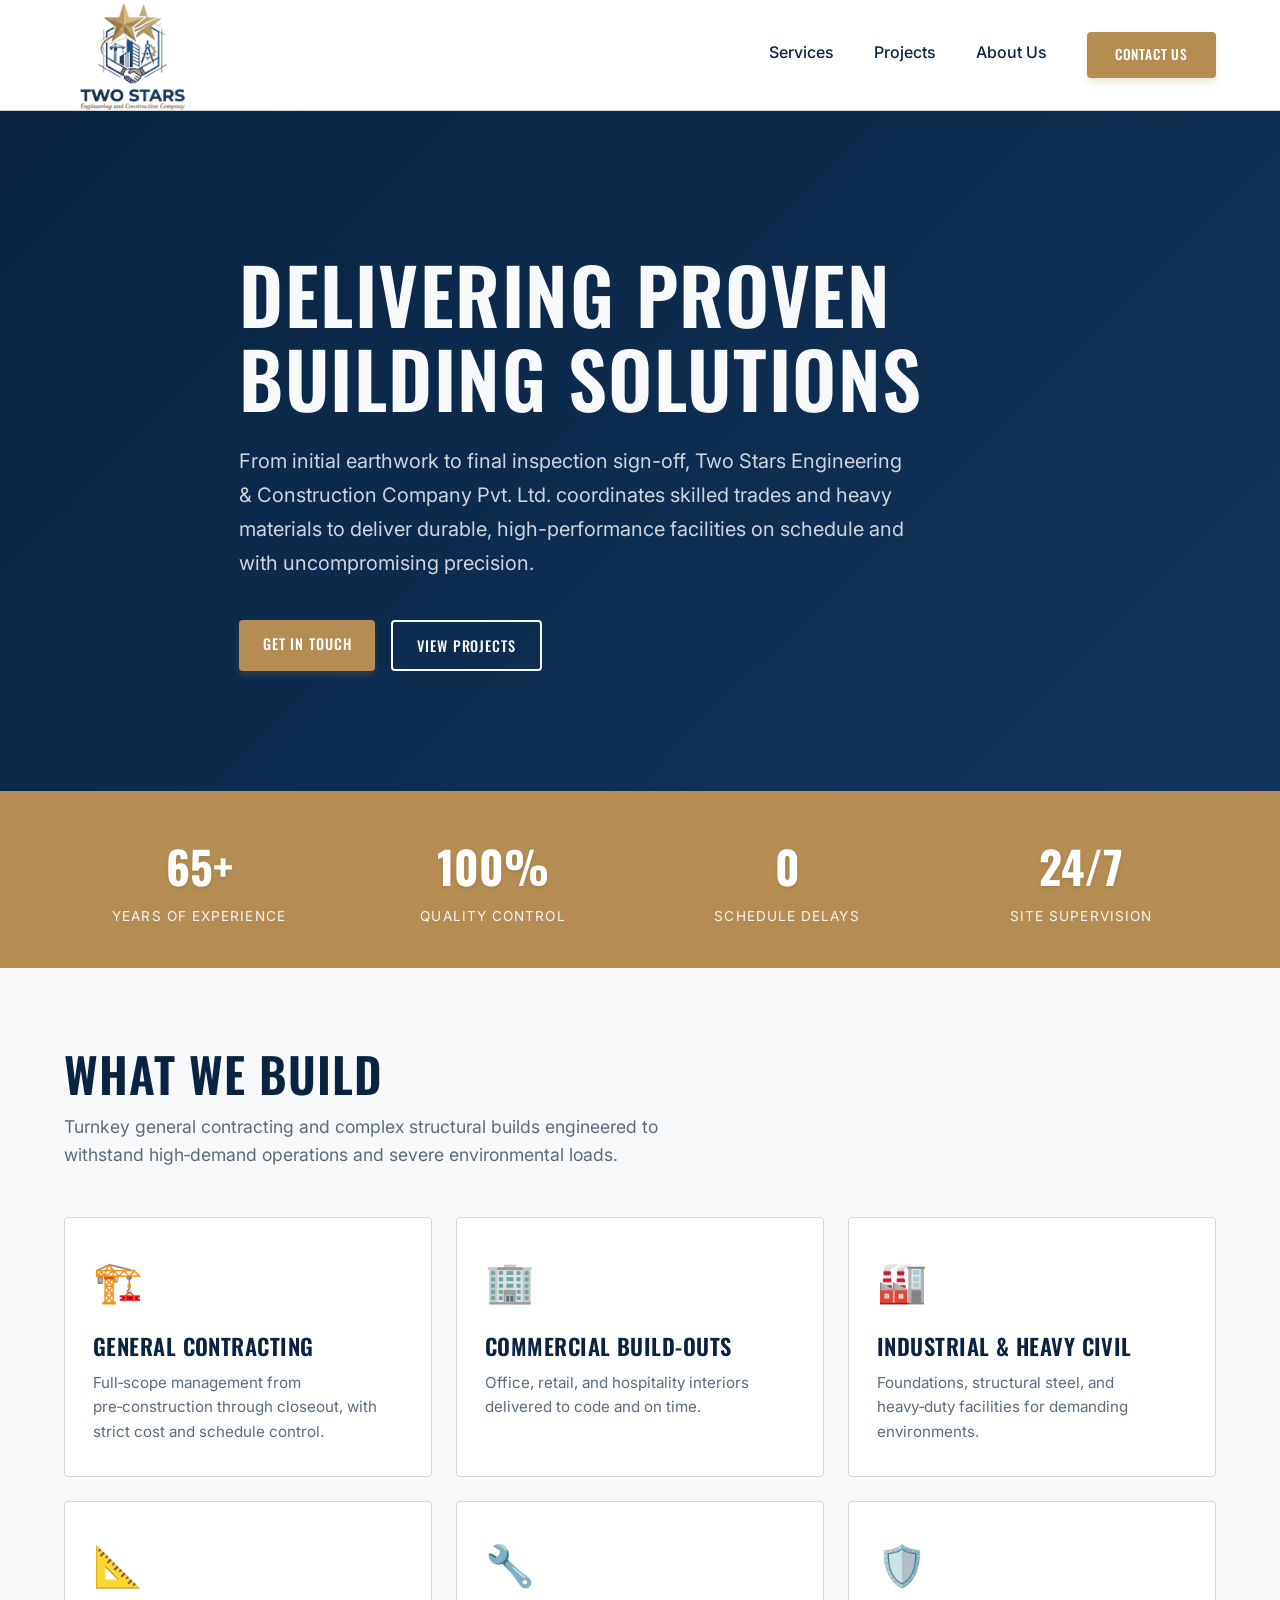
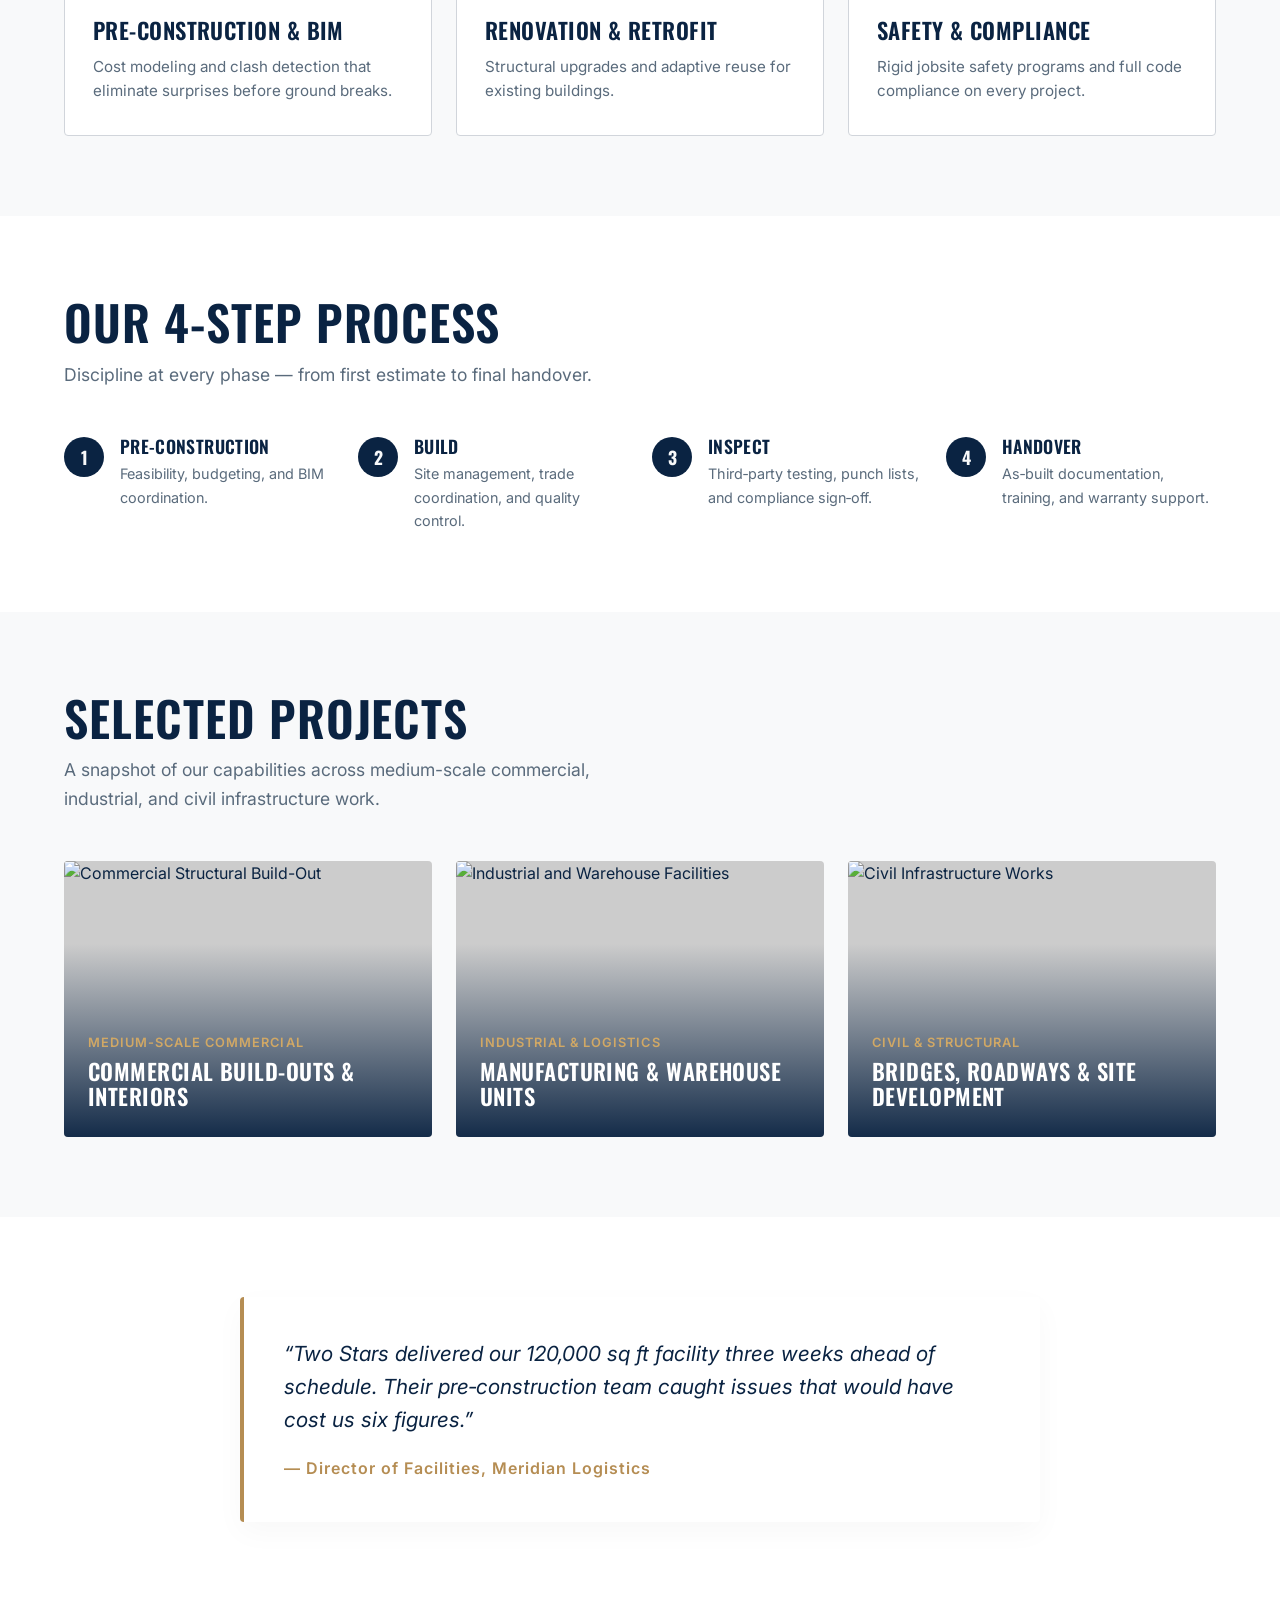
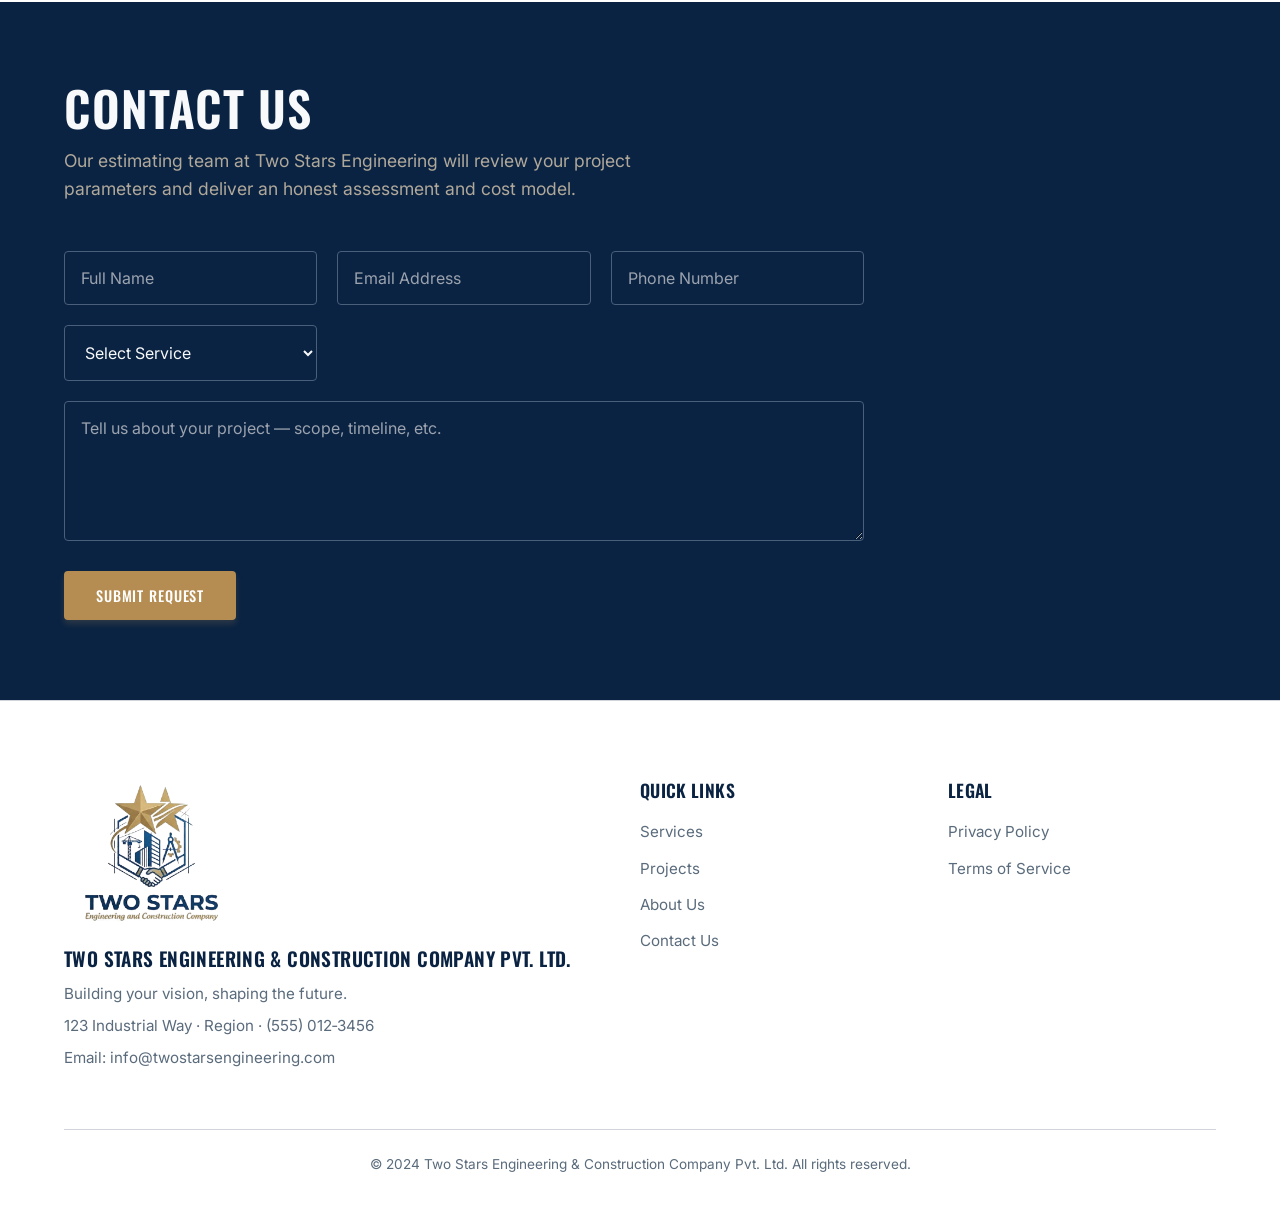
==== index.html @ 5d6ca6f1 "version  0.1" ====
<!DOCTYPE html>
<html lang="en">
<head>
  <meta charset="UTF-8" />
  <meta name="viewport" content="width=device-width, initial-scale=1.0" />
  <title>Two Stars Engineering & Construction Company Pvt. Ltd.</title>
  <link rel="preconnect" href="https://fonts.googleapis.com" />
  <link rel="preconnect" href="https://fonts.gstatic.com" crossorigin />
  <link href="https://fonts.googleapis.com/css2?family=Oswald:wght@400;500;600;700&family=Inter:wght@300;400;500;600&display=swap" rel="stylesheet" />
  
  <style>
    /* ---------- Design tokens ---------- */
    :root {
      --cream: #f8f9fa;
      --charcoal: #0A2342; /* Deep Navy from logo */
      --rust: #b58d53;     /* Gold from logo */
      --rust-light: #d1a865;
      --gray: #5a6b7c;
      --border: #d1d5db;
      --font-display: 'Oswald', sans-serif;
      --font-body: 'Inter', sans-serif;
      --max-width: 1200px;
      --radius: 4px;
    }

    /* Smooth scrolling and offset for sticky navbar */
    html {
      scroll-behavior: smooth;
      scroll-padding-top: 130px; 
    }

    * { margin: 0; padding: 0; box-sizing: border-box; }

    body {
      font-family: var(--font-body);
      background: var(--cream);
      color: var(--charcoal);
      line-height: 1.6;
      overflow-x: hidden;
    }

    h1, h2, h3, h4 {
      font-family: var(--font-display);
      font-weight: 600;
      line-height: 1.1;
      text-transform: uppercase;
      letter-spacing: 0.02em;
    }

    a { text-decoration: none; color: inherit; }
    .container { max-width: var(--max-width); margin: 0 auto; padding: 0 24px; }
    .section { padding: 80px 0; }

    /* ---------- Global Button Hover Effects ---------- */
    .btn {
      display: inline-block;
      padding: 12px 24px;
      font-family: var(--font-display);
      font-size: 0.9rem;
      font-weight: 500;
      letter-spacing: 0.06em;
      text-transform: uppercase;
      border-radius: var(--radius);
      transition: all 0.3s cubic-bezier(0.25, 0.8, 0.25, 1);
      cursor: pointer;
      border: none;
      position: relative;
      overflow: hidden;
      z-index: 1;
    }
    .btn-primary { 
      background: var(--rust); 
      color: #fff; 
      box-shadow: 0 4px 6px rgba(181, 141, 83, 0.2);
    }
    .btn-primary:hover { 
      background: var(--rust-light); 
      transform: translateY(-3px);
      box-shadow: 0 8px 15px rgba(181, 141, 83, 0.4);
    }
    .btn-primary:disabled {
      background: var(--gray);
      cursor: not-allowed;
      transform: none;
    }
    .btn-outline { 
      border: 2px solid var(--charcoal); 
      color: var(--charcoal); 
      background: transparent;
    }
    .btn-outline:hover { 
      background: var(--charcoal); 
      color: var(--cream); 
      transform: translateY(-3px);
      box-shadow: 0 8px 15px rgba(10, 35, 66, 0.2);
    }

    /* ---------- Navbar ---------- */
    .navbar {
      background: rgba(255, 255, 255, 0.95);
      backdrop-filter: blur(10px);
      border-bottom: 1px solid var(--border);
      position: sticky;
      top: 0;
      z-index: 1000;
      padding: 0; 
    }
    .nav-container {
      display: flex;
      justify-content: space-between;
      align-items: center;
      min-height: 110px; 
    }
    .nav-logo img {
      height: 110px; 
      width: auto;
      display: block;
      transition: transform 0.3s ease;
    }
    .nav-logo:hover img {
      transform: scale(1.02);
    }
    .nav-links {
      display: flex;
      align-items: center;
      gap: 40px;
    }
    .nav-links a:not(.btn) {
      font-weight: 500;
      font-size: 1rem;
      position: relative;
      padding-bottom: 4px;
      transition: color 0.3s ease;
    }
    .nav-links a:not(.btn)::after {
      content: '';
      position: absolute;
      width: 0;
      height: 2px;
      bottom: 0;
      left: 0;
      background-color: var(--rust);
      transition: width 0.3s ease;
    }
    .nav-links a:not(.btn):hover {
      color: var(--rust);
    }
    .nav-links a:not(.btn):hover::after {
      width: 100%;
    }
    .nav-btn { padding: 12px 28px; font-size: 0.85rem; }

    /* ---------- Hero Animations ---------- */
    @keyframes fadeInUp {
      from { opacity: 0; transform: translateY(30px); }
      to { opacity: 1; transform: translateY(0); }
    }

    .hero {
      background: linear-gradient(135deg, var(--charcoal) 0%, #11345c 100%);
      color: var(--cream);
      padding: 140px 0 120px;
      position: relative;
      overflow: hidden;
    }
    .hero::after {
      content: '';
      position: absolute;
      right: -10%;
      top: -20%;
      width: 800px;
      height: 800px;
      background: url('https://images.unsplash.com/photo-1504307651254-35680f356dfd?w=800&q=80') center/cover;
      opacity: 0.05;
      border-radius: 50%;
      animation: pulseBg 10s infinite alternate;
    }
    @keyframes pulseBg {
      0% { transform: scale(1); opacity: 0.05; }
      100% { transform: scale(1.1); opacity: 0.1; }
    }
    
    .hero .container { position: relative; z-index: 1; max-width: 850px; }
    
    .hero h1 { 
      font-size: clamp(2.8rem, 6vw, 5rem); 
      margin-bottom: 24px; 
      opacity: 0;
      animation: fadeInUp 0.8s cubic-bezier(0.2, 0.8, 0.2, 1) forwards;
    }
    .hero p { 
      font-size: 1.25rem; 
      max-width: 680px; 
      margin-bottom: 40px; 
      color: #d1d5db; 
      line-height: 1.7;
      opacity: 0;
      animation: fadeInUp 0.8s cubic-bezier(0.2, 0.8, 0.2, 1) 0.2s forwards;
    }
    .hero-buttons { 
      display: flex; 
      gap: 16px; 
      flex-wrap: wrap;
      opacity: 0;
      animation: fadeInUp 0.8s cubic-bezier(0.2, 0.8, 0.2, 1) 0.4s forwards;
    }

    /* ---------- Stats bar ---------- */
    .stats { background: var(--rust); color: #fff; }
    .stats-grid {
      display: grid;
      grid-template-columns: repeat(auto-fit, minmax(180px, 1fr));
      gap: 24px;
      padding: 40px 0;
    }
    .stat-item { text-align: center; transition: transform 0.3s ease; }
    .stat-item:hover { transform: scale(1.05); }
    .stat-number { font-family: var(--font-display); font-size: 2.8rem; font-weight: 700; display: block; text-shadow: 0 2px 4px rgba(0,0,0,0.1);}
    .stat-label { font-size: 0.85rem; text-transform: uppercase; letter-spacing: 0.08em; opacity: 0.9; }

    /* ---------- Section headings ---------- */
    .section-head { margin-bottom: 48px; }
    .section-head h2 { font-size: clamp(2rem, 4vw, 3rem); margin-bottom: 12px; color: var(--charcoal); }
    .section-head p { color: var(--gray); max-width: 600px; font-size: 1.1rem;}

    /* ---------- Services grid ---------- */
    .services-grid {
      display: grid;
      grid-template-columns: repeat(auto-fit, minmax(280px, 1fr));
      gap: 24px;
    }
    .service-card {
      background: #fff;
      border: 1px solid var(--border);
      border-radius: var(--radius);
      padding: 32px 28px;
      transition: all 0.3s ease;
      position: relative;
      overflow: hidden;
      z-index: 1;
    }
    .service-card::before {
      content: '';
      position: absolute;
      top: 0; left: 0; width: 100%; height: 4px;
      background: var(--rust);
      transform: scaleX(0);
      transform-origin: left;
      transition: transform 0.3s ease;
      z-index: -1;
    }
    .service-card:hover { 
      transform: translateY(-8px); 
      box-shadow: 0 15px 35px rgba(10,35,66,0.08); 
      border-color: transparent;
    }
    .service-card:hover::before { transform: scaleX(1); }
    .service-icon { font-size: 2.5rem; margin-bottom: 20px; display: block; transition: transform 0.3s ease;}
    .service-card:hover .service-icon { transform: scale(1.15) rotate(5deg); }
    .service-card h3 { font-size: 1.4rem; margin-bottom: 12px; }
    .service-card p { font-size: 0.95rem; color: var(--gray); }

    /* ---------- Process steps ---------- */
    .process-grid {
      display: grid;
      grid-template-columns: repeat(auto-fit, minmax(200px, 1fr));
      gap: 24px;
      counter-reset: step;
    }
    .process-step { position: relative; padding-left: 56px; transition: transform 0.3s ease;}
    .process-step:hover { transform: translateX(5px); }
    .process-step::before {
      counter-increment: step;
      content: counter(step);
      position: absolute;
      left: 0; top: 0;
      width: 40px; height: 40px;
      background: var(--charcoal);
      color: var(--cream);
      border-radius: 50%;
      display: flex; align-items: center; justify-content: center;
      font-family: var(--font-display);
      font-weight: 700;
      font-size: 1.1rem;
      transition: background 0.3s ease, transform 0.3s ease;
    }
    .process-step:hover::before {
      background: var(--rust);
      transform: scale(1.1) rotate(360deg);
    }
    .process-step h4 { font-size: 1.1rem; margin-bottom: 6px; }
    .process-step p { font-size: 0.9rem; color: var(--gray); }

    /* ---------- Projects ---------- */
    .projects-grid {
      display: grid;
      grid-template-columns: repeat(auto-fit, minmax(300px, 1fr));
      gap: 24px;
    }
    /* Changed from anchor to div, removed cursor pointer */
    .project-card {
      position: relative;
      border-radius: var(--radius);
      overflow: hidden;
      aspect-ratio: 4/3;
      background: #ccc;
      transition: box-shadow 0.3s ease;
    }
    .project-card:hover { box-shadow: 0 15px 30px rgba(10,35,66,0.2); }
    .project-card img { width: 100%; height: 100%; object-fit: cover; display: block; transition: transform 0.6s cubic-bezier(0.25, 0.8, 0.25, 1); }
    .project-card:hover img { transform: scale(1.1); }
    .project-overlay {
      position: absolute; inset: 0;
      background: linear-gradient(to top, rgba(10,35,66,0.95) 0%, transparent 70%);
      display: flex; flex-direction: column; justify-content: flex-end;
      padding: 24px; color: #fff;
      transition: background 0.3s ease;
    }
    .project-card:hover .project-overlay { background: linear-gradient(to top, rgba(181, 141, 83, 0.95) 0%, transparent 70%); }
    .project-overlay h3 { font-size: 1.4rem; transition: transform 0.3s ease; margin-bottom: 4px;}
    .project-card:hover .project-overlay h3 { transform: translateY(-5px); }
    
    /* Project Scope Tag */
    .project-scope {
      font-size: 0.8rem;
      font-weight: 600;
      text-transform: uppercase;
      letter-spacing: 0.08em;
      color: var(--rust-light);
      transition: color 0.3s ease, transform 0.3s ease;
      margin-bottom: 6px;
      display: block;
    }
    .project-card:hover .project-scope {
      color: #fff;
      transform: translateY(-5px);
    }

    /* ---------- Testimonials ---------- */
    .testimonial-block {
      background: #fff;
      border-left: 4px solid var(--rust);
      padding: 40px;
      border-radius: var(--radius);
      max-width: 800px;
      margin: 0 auto;
      box-shadow: 0 10px 30px rgba(0,0,0,0.03);
      transition: transform 0.3s ease, box-shadow 0.3s ease;
    }
    .testimonial-block:hover { transform: translateY(-5px); box-shadow: 0 15px 40px rgba(0,0,0,0.08); }
    .testimonial-block blockquote { font-size: 1.3rem; font-style: italic; margin-bottom: 20px; color: var(--charcoal); line-height: 1.6; }
    .testimonial-block cite { font-style: normal; font-weight: 600; color: var(--rust); letter-spacing: 1px;}

    /* ---------- Contact form ---------- */
    .quote-section { background: var(--charcoal); color: var(--cream); }
    .quote-form {
      display: grid;
      grid-template-columns: repeat(auto-fit, minmax(200px, 1fr));
      gap: 20px;
      max-width: 800px;
    }
    .quote-form input, .quote-form textarea, .quote-form select {
      width: 100%;
      padding: 16px;
      background: transparent;
      border: 1px solid #4a5f7a;
      border-radius: var(--radius);
      color: var(--cream);
      font-family: var(--font-body);
      font-size: 1rem;
      transition: border-color 0.3s ease, background 0.3s ease;
    }
    .quote-form input:focus, .quote-form textarea:focus, .quote-form select:focus {
      outline: none;
      border-color: var(--rust);
      background: rgba(255,255,255,0.05);
    }
    .quote-form input::placeholder, .quote-form textarea::placeholder { color: #9ca3af; }
    .quote-form textarea { grid-column: 1 / -1; min-height: 140px; resize: vertical; }
    .quote-form .btn { grid-column: 1 / -1; justify-self: start; margin-top: 10px; padding: 14px 32px;}

    /* ---------- Footer ---------- */
    .footer { padding: 80px 0 30px; background: #fff; border-top: 1px solid var(--border); font-size: 0.95rem; color: var(--gray); }
    .footer-grid { display: grid; grid-template-columns: 2fr 1fr 1fr; gap: 40px; margin-bottom: 50px; }
    .footer-brand img { height: 140px; margin-bottom: 20px; transition: filter 0.3s ease; }
    .footer-brand img:hover { filter: brightness(0.8); }
    .footer-brand h4 { color: var(--charcoal); font-size: 1.2rem; margin-bottom: 12px; }
    .footer-brand p { margin-bottom: 8px; }
    .footer-links h4 { color: var(--charcoal); font-size: 1.1rem; margin-bottom: 20px; }
    .footer-links ul { list-style: none; }
    .footer-links li { margin-bottom: 12px; }
    .footer-links a { transition: color 0.3s ease, padding-left 0.3s ease; display: inline-block; }
    .footer-links a:hover { color: var(--rust); padding-left: 5px; }
    .footer-bottom { text-align: center; padding-top: 24px; border-top: 1px solid var(--border); font-size: 0.85rem; }

    /* ---------- Success Modal ---------- */
    .modal {
      display: none; 
      position: fixed;
      z-index: 2000;
      left: 0;
      top: 0;
      width: 100%;
      height: 100%;
      background-color: rgba(10, 35, 66, 0.85); 
      backdrop-filter: blur(5px);
      align-items: center;
      justify-content: center;
    }
    .modal.show { display: flex; }
    
    @keyframes modalPop {
      0% { transform: scale(0.8); opacity: 0; }
      100% { transform: scale(1); opacity: 1; }
    }
    
    .modal-content {
      background: #fff;
      padding: 50px 40px;
      border-radius: var(--radius);
      text-align: center;
      max-width: 450px;
      width: 90%;
      position: relative;
      box-shadow: 0 25px 50px rgba(0,0,0,0.3);
      animation: modalPop 0.4s cubic-bezier(0.175, 0.885, 0.32, 1.275) forwards;
      border-top: 5px solid var(--rust);
    }
    
    .close-btn {
      position: absolute;
      top: 15px;
      right: 20px;
      font-size: 1.8rem;
      cursor: pointer;
      color: var(--gray);
      transition: color 0.2s;
    }
    .close-btn:hover { color: var(--charcoal); }
    
    .modal-icon {
      width: 80px;
      height: 80px;
      background: #e8f5e9;
      color: #4CAF50;
      border-radius: 50%;
      display: flex;
      align-items: center;
      justify-content: center;
      font-size: 3rem;
      margin: 0 auto 20px auto;
      font-weight: bold;
    }
    
    .modal-content h2 { color: var(--charcoal); margin-bottom: 12px; font-size: 1.8rem;}
    .modal-content p { color: var(--gray); margin-bottom: 30px; font-size: 1.05rem;}

    /* ---------- Scroll to Top Button ---------- */
    #scrollTopBtn {
      position: fixed;
      bottom: 30px;
      right: 30px;
      width: 50px;
      height: 50px;
      background-color: var(--rust);
      color: #fff;
      border: none;
      border-radius: 50%;
      font-size: 1.5rem;
      cursor: pointer;
      display: flex;
      align-items: center;
      justify-content: center;
      box-shadow: 0 4px 15px rgba(0,0,0,0.2);
      transition: all 0.3s cubic-bezier(0.25, 0.8, 0.25, 1);
      opacity: 0;
      visibility: hidden;
      z-index: 999;
    }
    #scrollTopBtn.show {
      opacity: 1;
      visibility: visible;
    }
    #scrollTopBtn:hover {
      background-color: var(--charcoal);
      transform: translateY(-5px);
      box-shadow: 0 6px 20px rgba(0,0,0,0.3);
    }

    /* ---------- Responsive ---------- */
    @media (max-width: 900px) {
      html { scroll-padding-top: 100px; } 
      .nav-container { min-height: 80px; }
      .nav-logo img { height: 80px; }
      .nav-links { display: none; }
      .footer-grid { grid-template-columns: 1fr; gap: 30px; }
    }
    @media (max-width: 640px) {
      .hero { padding: 100px 0 80px; }
      .section { padding: 60px 0; }
      .stats-grid { padding: 30px 0; }
      .footer-brand img { height: 110px; }
      .hero h1 { font-size: 2.5rem; }
      .hero p { font-size: 1.1rem; }
      .modal-content { padding: 40px 20px; }
      #scrollTopBtn { bottom: 20px; right: 20px; width: 45px; height: 45px; font-size: 1.3rem; }
    }
  </style>
</head>
<body>

  <!-- ========== NAVBAR ========== -->
  <header class="navbar">
    <div class="container nav-container">
      <a href="#" class="nav-logo">
        <img src="logo.png" alt="Two Stars Engineering and Construction Company Logo" />
      </a>
      <nav class="nav-links">
        <a href="#services">Services</a>
        <a href="#projects">Projects</a>
        <a href="#about">About Us</a>
        <a href="#contact" class="btn btn-primary nav-btn">Contact Us</a>
      </nav>
    </div>
  </header>

  <!-- ========== HERO ========== -->
  <section class="hero">
    <div class="container">
      <h1>Delivering Proven Building Solutions</h1>
      <p>From initial earthwork to final inspection sign-off, Two Stars Engineering & Construction Company Pvt. Ltd. coordinates skilled trades and heavy materials to deliver durable, high-performance facilities on schedule and with uncompromising precision.</p>
      <div class="hero-buttons">
        <a href="#contact" class="btn btn-primary">Get In Touch</a>
        <a href="#projects" class="btn btn-outline" style="border-color: var(--cream); color: var(--cream);">View Projects</a>
      </div>
    </div>
  </section>

  <!-- ========== STATS BAR ========== -->
  <section class="stats">
    <div class="container">
      <div class="stats-grid">
        <div class="stat-item"><span class="stat-number">65+</span><span class="stat-label">Years of Experience</span></div>
        <div class="stat-item"><span class="stat-number">100%</span><span class="stat-label">Quality Control</span></div>
        <div class="stat-item"><span class="stat-number">0</span><span class="stat-label">Schedule Delays</span></div>
        <div class="stat-item"><span class="stat-number">24/7</span><span class="stat-label">Site Supervision</span></div>
      </div>
    </div>
  </section>

  <!-- ========== SERVICES ========== -->
  <section class="section" id="services">
    <div class="container">
      <div class="section-head">
        <h2>What We Build</h2>
        <p>Turnkey general contracting and complex structural builds engineered to withstand high‑demand operations and severe environmental loads.</p>
      </div>
      <div class="services-grid">
        <div class="service-card"><span class="service-icon">🏗️</span><h3>General Contracting</h3><p>Full‑scope management from pre‑construction through closeout, with strict cost and schedule control.</p></div>
        <div class="service-card"><span class="service-icon">🏢</span><h3>Commercial Build‑Outs</h3><p>Office, retail, and hospitality interiors delivered to code and on time.</p></div>
        <div class="service-card"><span class="service-icon">🏭</span><h3>Industrial & Heavy Civil</h3><p>Foundations, structural steel, and heavy‑duty facilities for demanding environments.</p></div>
        <div class="service-card"><span class="service-icon">📐</span><h3>Pre‑Construction & BIM</h3><p>Cost modeling and clash detection that eliminate surprises before ground breaks.</p></div>
        <div class="service-card"><span class="service-icon">🔧</span><h3>Renovation & Retrofit</h3><p>Structural upgrades and adaptive reuse for existing buildings.</p></div>
        <div class="service-card"><span class="service-icon">🛡️</span><h3>Safety & Compliance</h3><p>Rigid jobsite safety programs and full code compliance on every project.</p></div>
      </div>
    </div>
  </section>

  <!-- ========== 4‑STEP PROCESS ========== -->
  <section class="section" style="background: #fff;" id="about">
    <div class="container">
      <div class="section-head">
        <h2>Our 4‑Step Process</h2>
        <p>Discipline at every phase — from first estimate to final handover.</p>
      </div>
      <div class="process-grid">
        <div class="process-step"><h4>Pre‑Construction</h4><p>Feasibility, budgeting, and BIM coordination.</p></div>
        <div class="process-step"><h4>Build</h4><p>Site management, trade coordination, and quality control.</p></div>
        <div class="process-step"><h4>Inspect</h4><p>Third‑party testing, punch lists, and compliance sign‑off.</p></div>
        <div class="process-step"><h4>Handover</h4><p>As‑built documentation, training, and warranty support.</p></div>
      </div>
    </div>
  </section>

  <!-- ========== PROJECTS (NO LINKS) ========== -->
  <section class="section" id="projects">
    <div class="container">
      <div class="section-head">
        <h2>Selected Projects</h2>
        <p>A snapshot of our capabilities across medium-scale commercial, industrial, and civil infrastructure work.</p>
      </div>
      <div class="projects-grid">
        
        <!-- Project 1: Commercial Scope (Changed to div) -->
        <div class="project-card">
          <img src="https://images.unsplash.com/photo-1486406146926-c627a92ad1ab?w=800&q=80" alt="Commercial Structural Build-Out" />
          <div class="project-overlay">
            <span class="project-scope">Medium-Scale Commercial</span>
            <h3>Commercial Build-Outs & Interiors</h3>
          </div>
        </div>

        <!-- Project 2: Industrial Scope (Changed to div) -->
        <div class="project-card">
          <img src="https://images.unsplash.com/photo-1587293852726-70cdb56c2866?w=800&q=80" alt="Industrial and Warehouse Facilities" />
          <div class="project-overlay">
            <span class="project-scope">Industrial & Logistics</span>
            <h3>Manufacturing & Warehouse Units</h3>
          </div>
        </div>

        <!-- Project 3: Civil Infrastructure Scope (Changed to div) -->
        <div class="project-card">
          <img src="https://images.unsplash.com/photo-1541976590-713941681591?w=800&q=80" alt="Civil Infrastructure Works" />
          <div class="project-overlay">
            <span class="project-scope">Civil & Structural</span>
            <h3>Bridges, Roadways & Site Development</h3>
          </div>
        </div>

      </div>
    </div>
  </section>

  <!-- ========== TESTIMONIAL ========== -->
  <section class="section" style="background: #fff;">
    <div class="container">
      <div class="testimonial-block">
        <blockquote>“Two Stars delivered our 120,000 sq ft facility three weeks ahead of schedule. Their pre‑construction team caught issues that would have cost us six figures.”</blockquote>
        <cite>— Director of Facilities, Meridian Logistics</cite>
      </div>
    </div>
  </section>

  <!-- ========== CONTACT FORM ========== -->
  <section class="section quote-section" id="contact">
    <div class="container">
      <div class="section-head">
        <h2 style="color: var(--cream);">Contact Us</h2>
        <p style="color: #b0a89a;">Our estimating team at Two Stars Engineering will review your project parameters and deliver an honest assessment and cost model.</p>
      </div>
      
      <!-- Added action, method, and hidden inputs as a fallback -->
      <form id="contactForm" class="quote-form" action="https://formsubmit.co/aabdullahzeeshan77@gmail.com" method="POST">
        <input type="hidden" name="_subject" value="New Contact Form Submission from Two Stars Website">
        <input type="hidden" name="_captcha" value="false">
        <input type="hidden" name="_template" value="table">
        <input type="hidden" name="_next" value="?success=true">

        <input type="text" name="name" placeholder="Full Name" required />
        <input type="email" name="email" placeholder="Email Address" required />
        <input type="tel" name="phone" placeholder="Phone Number" />
        <select name="service">
          <option value="">Select Service</option>
          <option>General Contracting</option>
          <option>Commercial Build‑Out</option>
          <option>Industrial / Heavy Civil</option>
          <option>Pre‑Construction</option>
          <option>Renovation</option>
        </select>
        <textarea name="message" placeholder="Tell us about your project — scope, timeline, etc." required></textarea>
        <button type="submit" class="btn btn-primary" id="submitBtn">Submit Request</button>
      </form>
    </div>
  </section>

  <!-- ========== FOOTER ========== -->
  <footer class="footer">
    <div class="container">
      <div class="footer-grid">
        
        <div class="footer-brand">
          <img src="logo.png" alt="Two Stars Engineering and Construction Company Logo" />
          <h4>Two Stars Engineering & Construction Company Pvt. Ltd.</h4>
          <p>Building your vision, shaping the future.</p>
          <p>123 Industrial Way · Region · (555) 012‑3456</p>
          <p>Email: info@twostarsengineering.com</p>
        </div>

        <div class="footer-links">
          <h4>Quick Links</h4>
          <ul>
            <li><a href="#services">Services</a></li>
            <li><a href="#projects">Projects</a></li>
            <li><a href="#about">About Us</a></li>
            <li><a href="#contact">Contact Us</a></li>
          </ul>
        </div>

        <div class="footer-links">
          <h4>Legal</h4>
          <ul>
            <li><a href="./privacy-policy.html">Privacy Policy</a></li>
            <li><a href="./terms-of-service.html">Terms of Service</a></li>
          </ul>
        </div>

      </div>
      
      <div class="footer-bottom">
        <p>&copy; 2024 Two Stars Engineering & Construction Company Pvt. Ltd. All rights reserved.</p>
      </div>
    </div>
  </footer>

  <!-- ========== SCROLL TO TOP BUTTON ========== -->
  <button id="scrollTopBtn" title="Go to top">
    <svg width="24" height="24" viewBox="0 0 24 24" fill="none" stroke="currentColor" stroke-width="2" stroke-linecap="round" stroke-linejoin="round">
      <path d="M12 19V5M5 12l7-7 7 7"/>
    </svg>
  </button>

  <!-- ========== SUCCESS MODAL ========== -->
  <div id="successModal" class="modal">
    <div class="modal-content">
      <span class="close-btn" onclick="closeModal()">&times;</span>
      <div class="modal-icon">✓</div>
      <h2>Message Sent!</h2>
      <p>Thank you for contacting Two Stars Engineering. Your message has been successfully delivered. We will get back to you shortly.</p>
      <button class="btn btn-primary" onclick="closeModal()">Close</button>
    </div>
  </div>

  <!-- ========== JAVASCRIPT ========== -->
  <script>
    /* --- Contact Form Logic --- */
    const form = document.getElementById('contactForm');
    const submitBtn = document.getElementById('submitBtn');
    const modal = document.getElementById('successModal');

    form.addEventListener('submit', function(e) {
      e.preventDefault(); 
      
      const originalBtnText = submitBtn.innerText;
      submitBtn.innerText = 'Sending...';
      submitBtn.disabled = true;

      const formData = new FormData(form);
      const object = Object.fromEntries(formData);
      const json = JSON.stringify(object);

      // Fetch request to FormSubmit AJAX endpoint
      fetch('https://formsubmit.co/ajax/aabdullahzeeshan77@gmail.com', {
          method: "POST",
          headers: { 
              'Content-Type': 'application/json',
              'Accept': 'application/json'
          },
          body: json
      })
      .then(async (res) => {
          const data = await res.json();
          if (res.ok) {
              form.reset();
              modal.classList.add('show');
          } else {
              console.error("FormSubmit Error:", data);
              alert("There was an issue sending your message. Check the console for details.");
          }
      })
      .catch(error => {
          console.error("Network Error:", error);
          alert("Network error. Please check your internet connection and try again.");
      })
      .finally(() => {
          submitBtn.innerText = originalBtnText;
          submitBtn.disabled = false;
      });
    });

    function closeModal() {
      modal.classList.remove('show');
    }

    window.onclick = function(event) {
      if (event.target == modal) {
        closeModal();
      }
    }

    /* --- Scroll to Top Button Logic --- */
    const scrollTopBtn = document.getElementById("scrollTopBtn");

    window.onscroll = function() {
      if (document.body.scrollTop > 300 || document.documentElement.scrollTop > 300) {
        scrollTopBtn.classList.add("show");
      } else {
        scrollTopBtn.classList.remove("show");
      }
    };

    scrollTopBtn.addEventListener("click", function() {
      window.scrollTo({
        top: 0,
        behavior: "smooth"
      });
    });
  </script>

</body>
</html>
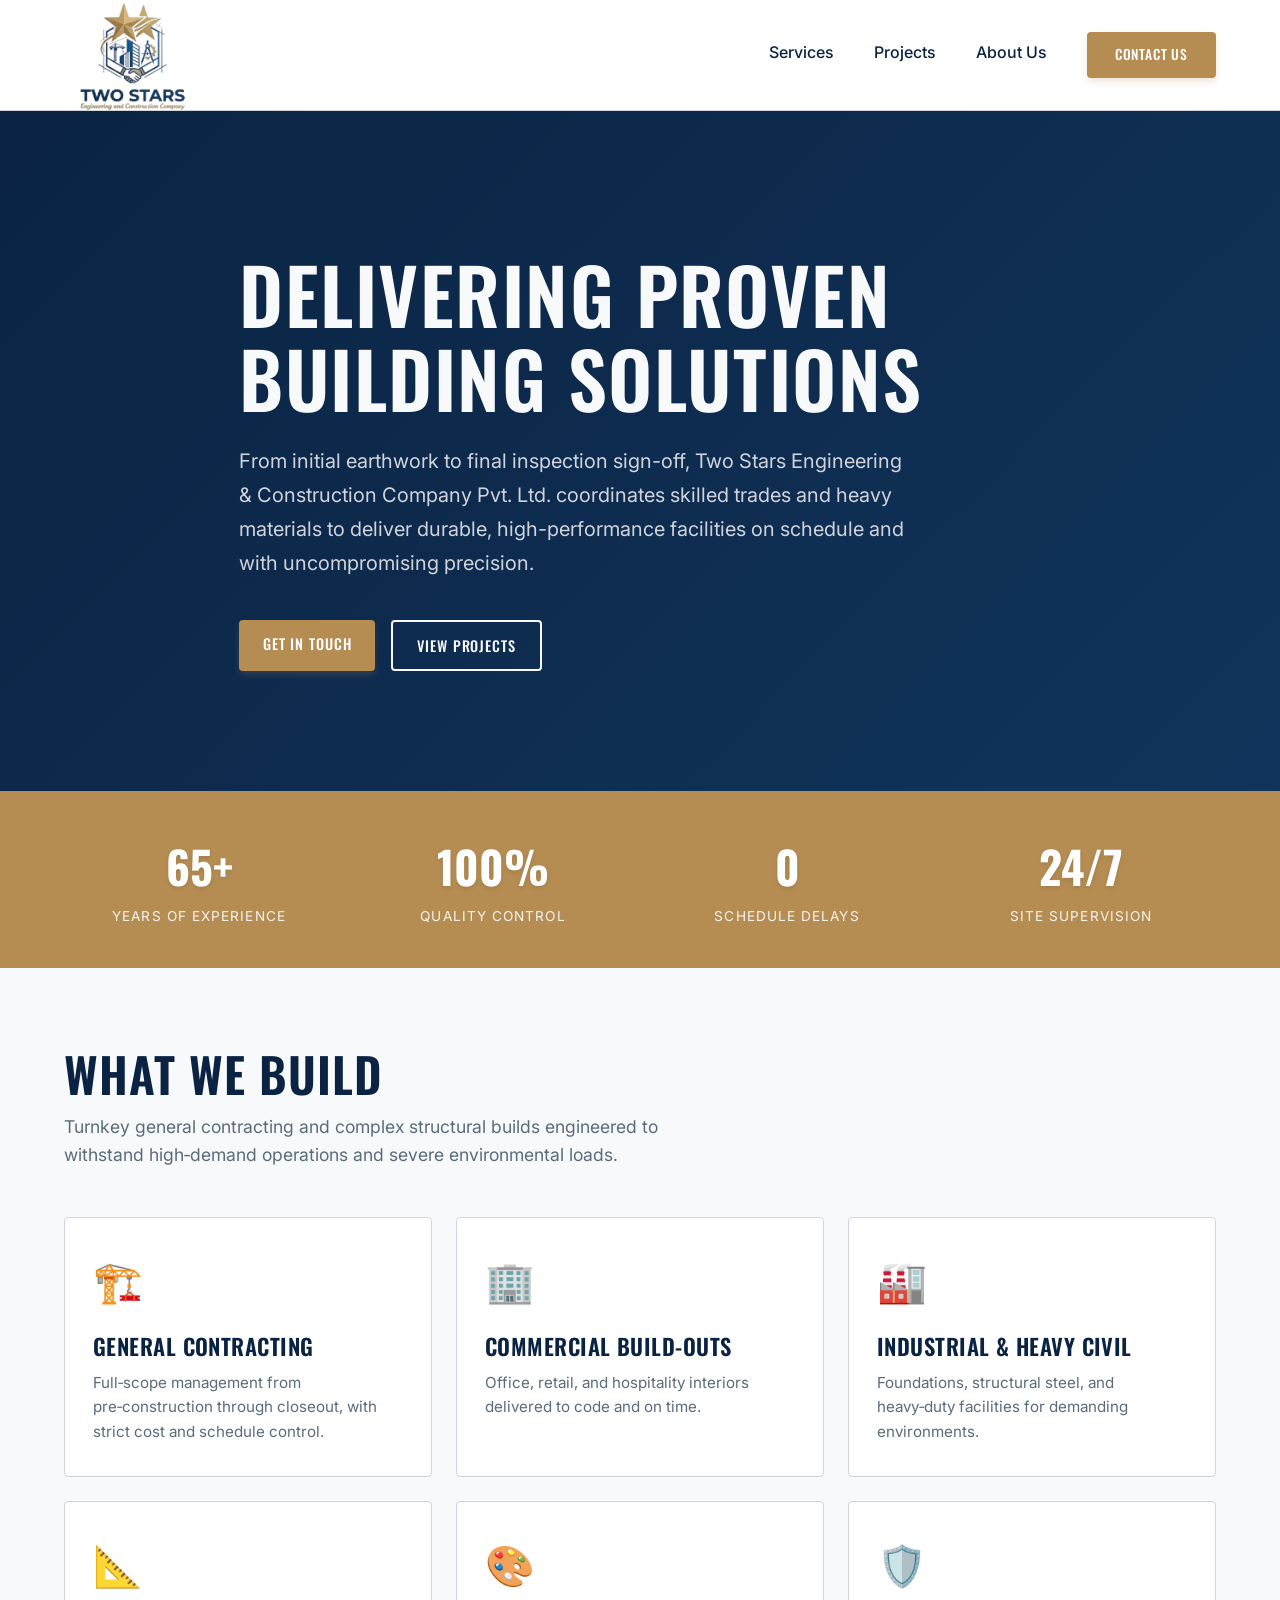
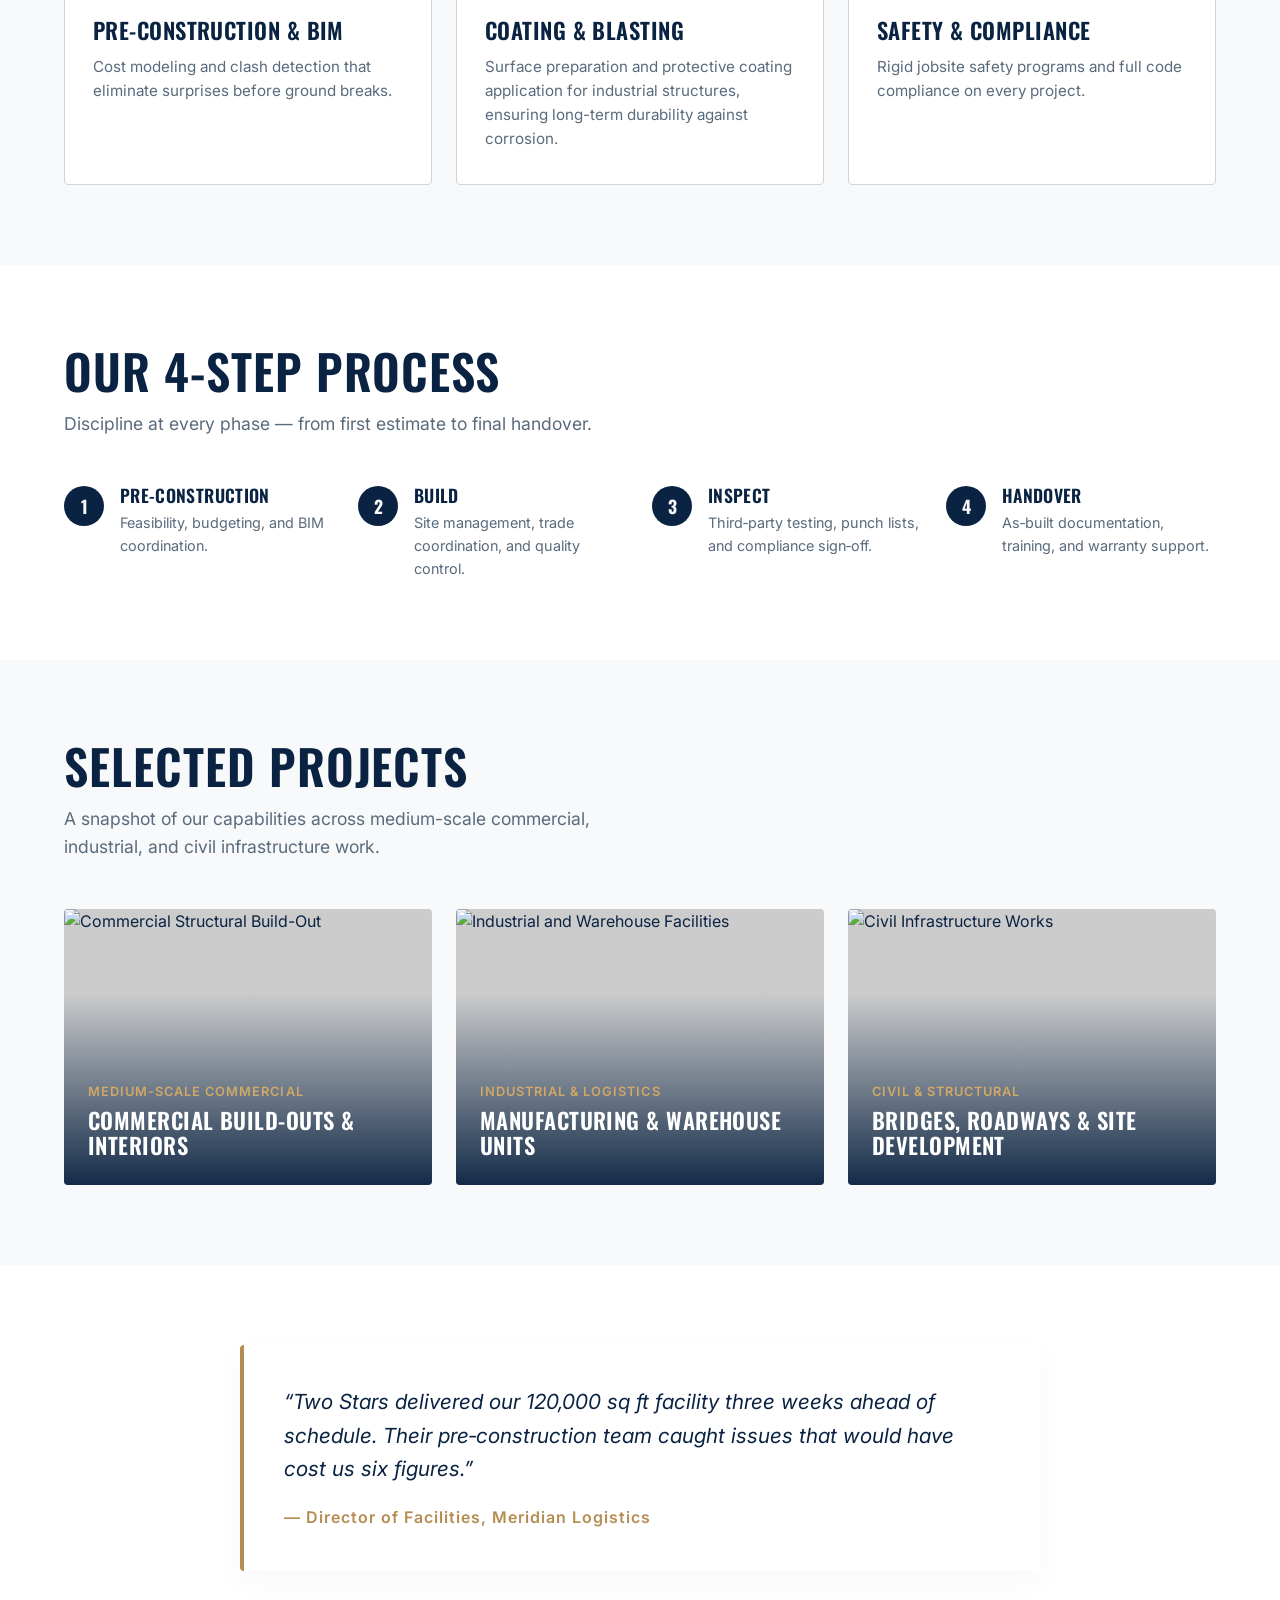
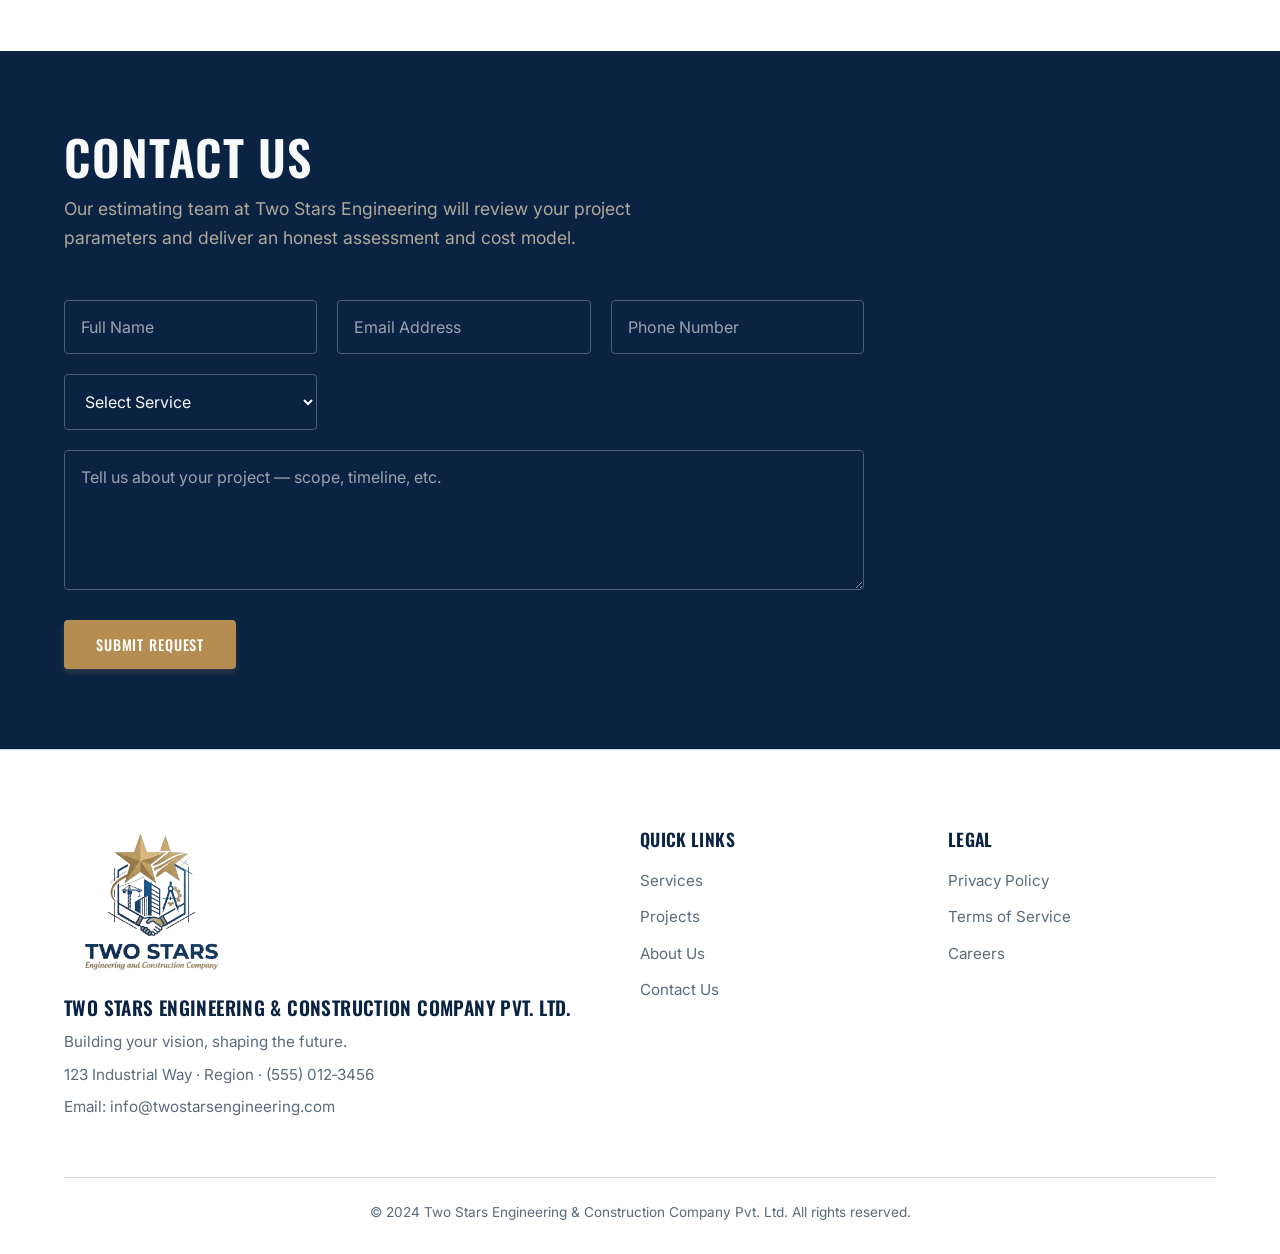
==== commit 60152202: "version  0.1" ====
--- a/index.html
+++ b/index.html
@@ -297,7 +297,6 @@
       grid-template-columns: repeat(auto-fit, minmax(300px, 1fr));
       gap: 24px;
     }
-    /* Changed from anchor to div, removed cursor pointer */
     .project-card {
       position: relative;
       border-radius: var(--radius);
@@ -560,7 +559,7 @@
         <div class="service-card"><span class="service-icon">🏢</span><h3>Commercial Build‑Outs</h3><p>Office, retail, and hospitality interiors delivered to code and on time.</p></div>
         <div class="service-card"><span class="service-icon">🏭</span><h3>Industrial & Heavy Civil</h3><p>Foundations, structural steel, and heavy‑duty facilities for demanding environments.</p></div>
         <div class="service-card"><span class="service-icon">📐</span><h3>Pre‑Construction & BIM</h3><p>Cost modeling and clash detection that eliminate surprises before ground breaks.</p></div>
-        <div class="service-card"><span class="service-icon">🔧</span><h3>Renovation & Retrofit</h3><p>Structural upgrades and adaptive reuse for existing buildings.</p></div>
+        <div class="service-card"><span class="service-icon">🎨</span><h3>Coating & Blasting</h3><p>Surface preparation and protective coating application for industrial structures, ensuring long-term durability against corrosion.</p></div>
         <div class="service-card"><span class="service-icon">🛡️</span><h3>Safety & Compliance</h3><p>Rigid jobsite safety programs and full code compliance on every project.</p></div>
       </div>
     </div>
@@ -582,7 +581,7 @@
     </div>
   </section>
 
-  <!-- ========== PROJECTS (NO LINKS) ========== -->
+  <!-- ========== PROJECTS ========== -->
   <section class="section" id="projects">
     <div class="container">
       <div class="section-head">
@@ -591,7 +590,6 @@
       </div>
       <div class="projects-grid">
         
-        <!-- Project 1: Commercial Scope (Changed to div) -->
         <div class="project-card">
           <img src="https://images.unsplash.com/photo-1486406146926-c627a92ad1ab?w=800&q=80" alt="Commercial Structural Build-Out" />
           <div class="project-overlay">
@@ -600,7 +598,6 @@
           </div>
         </div>
 
-        <!-- Project 2: Industrial Scope (Changed to div) -->
         <div class="project-card">
           <img src="https://images.unsplash.com/photo-1587293852726-70cdb56c2866?w=800&q=80" alt="Industrial and Warehouse Facilities" />
           <div class="project-overlay">
@@ -609,7 +606,6 @@
           </div>
         </div>
 
-        <!-- Project 3: Civil Infrastructure Scope (Changed to div) -->
         <div class="project-card">
           <img src="https://images.unsplash.com/photo-1541976590-713941681591?w=800&q=80" alt="Civil Infrastructure Works" />
           <div class="project-overlay">
@@ -640,27 +636,32 @@
         <p style="color: #b0a89a;">Our estimating team at Two Stars Engineering will review your project parameters and deliver an honest assessment and cost model.</p>
       </div>
       
-      <!-- Added action, method, and hidden inputs as a fallback -->
-      <form id="contactForm" class="quote-form" action="https://formsubmit.co/aabdullahzeeshan77@gmail.com" method="POST">
+      <!-- Form uses target="hidden_iframe" to bypass CORS and prevent page reload -->
+      <form id="contactForm" class="quote-form" action="https://formsubmit.co/aabdullahzeeshan77@gmail.com" method="POST" target="hidden_iframe">
         <input type="hidden" name="_subject" value="New Contact Form Submission from Two Stars Website">
         <input type="hidden" name="_captcha" value="false">
         <input type="hidden" name="_template" value="table">
-        <input type="hidden" name="_next" value="?success=true">
-
+        
         <input type="text" name="name" placeholder="Full Name" required />
         <input type="email" name="email" placeholder="Email Address" required />
         <input type="tel" name="phone" placeholder="Phone Number" />
+        
         <select name="service">
           <option value="">Select Service</option>
           <option>General Contracting</option>
           <option>Commercial Build‑Out</option>
           <option>Industrial / Heavy Civil</option>
           <option>Pre‑Construction</option>
-          <option>Renovation</option>
+          <option>Coating & Blasting</option>
         </select>
+        
         <textarea name="message" placeholder="Tell us about your project — scope, timeline, etc." required></textarea>
         <button type="submit" class="btn btn-primary" id="submitBtn">Submit Request</button>
       </form>
+
+      <!-- The hidden iframe that catches the form submission response -->
+      <iframe name="hidden_iframe" id="hidden_iframe" style="display:none;"></iframe>
+
     </div>
   </section>
 
@@ -690,8 +691,9 @@
         <div class="footer-links">
           <h4>Legal</h4>
           <ul>
-            <li><a href="./privacy-policy.html">Privacy Policy</a></li>
-            <li><a href="./terms-of-service.html">Terms of Service</a></li>
+            <li><a href="privacy-policy.html">Privacy Policy</a></li>
+            <li><a href="terms-of-service.html">Terms of Service</a></li>
+            <li><a href="#">Careers</a></li>
           </ul>
         </div>
 
@@ -723,64 +725,43 @@
 
   <!-- ========== JAVASCRIPT ========== -->
   <script>
-    /* --- Contact Form Logic --- */
+    /* --- Form & Modal Logic (Iframe Method) --- */
     const form = document.getElementById('contactForm');
     const submitBtn = document.getElementById('submitBtn');
     const modal = document.getElementById('successModal');
-
-    form.addEventListener('submit', function(e) {
-      e.preventDefault(); 
-      
-      const originalBtnText = submitBtn.innerText;
+    const iframe = document.getElementById('hidden_iframe');
+    let isSubmitting = false;
+
+    // When the iframe loads the response from FormSubmit, show the modal
+    iframe.onload = function() {
+      if (isSubmitting) {
+        isSubmitting = false;
+        form.reset(); // Clear the form fields
+        submitBtn.innerText = 'Submit Request';
+        submitBtn.disabled = false;
+        modal.classList.add('show'); // Show success modal
+      }
+    };
+
+    // Trigger loading state when form is submitted
+    form.addEventListener('submit', function() {
+      isSubmitting = true;
       submitBtn.innerText = 'Sending...';
       submitBtn.disabled = true;
-
-      const formData = new FormData(form);
-      const object = Object.fromEntries(formData);
-      const json = JSON.stringify(object);
-
-      // Fetch request to FormSubmit AJAX endpoint
-      fetch('https://formsubmit.co/ajax/aabdullahzeeshan77@gmail.com', {
-          method: "POST",
-          headers: { 
-              'Content-Type': 'application/json',
-              'Accept': 'application/json'
-          },
-          body: json
-      })
-      .then(async (res) => {
-          const data = await res.json();
-          if (res.ok) {
-              form.reset();
-              modal.classList.add('show');
-          } else {
-              console.error("FormSubmit Error:", data);
-              alert("There was an issue sending your message. Check the console for details.");
-          }
-      })
-      .catch(error => {
-          console.error("Network Error:", error);
-          alert("Network error. Please check your internet connection and try again.");
-      })
-      .finally(() => {
-          submitBtn.innerText = originalBtnText;
-          submitBtn.disabled = false;
-      });
     });
 
+    /* --- Modal Close Logic --- */
     function closeModal() {
       modal.classList.remove('show');
     }
-
     window.onclick = function(event) {
       if (event.target == modal) {
         closeModal();
       }
-    }
+    };
 
     /* --- Scroll to Top Button Logic --- */
     const scrollTopBtn = document.getElementById("scrollTopBtn");
-
     window.onscroll = function() {
       if (document.body.scrollTop > 300 || document.documentElement.scrollTop > 300) {
         scrollTopBtn.classList.add("show");
@@ -788,12 +769,8 @@
         scrollTopBtn.classList.remove("show");
       }
     };
-
     scrollTopBtn.addEventListener("click", function() {
-      window.scrollTo({
-        top: 0,
-        behavior: "smooth"
-      });
+      window.scrollTo({ top: 0, behavior: "smooth" });
     });
   </script>
 
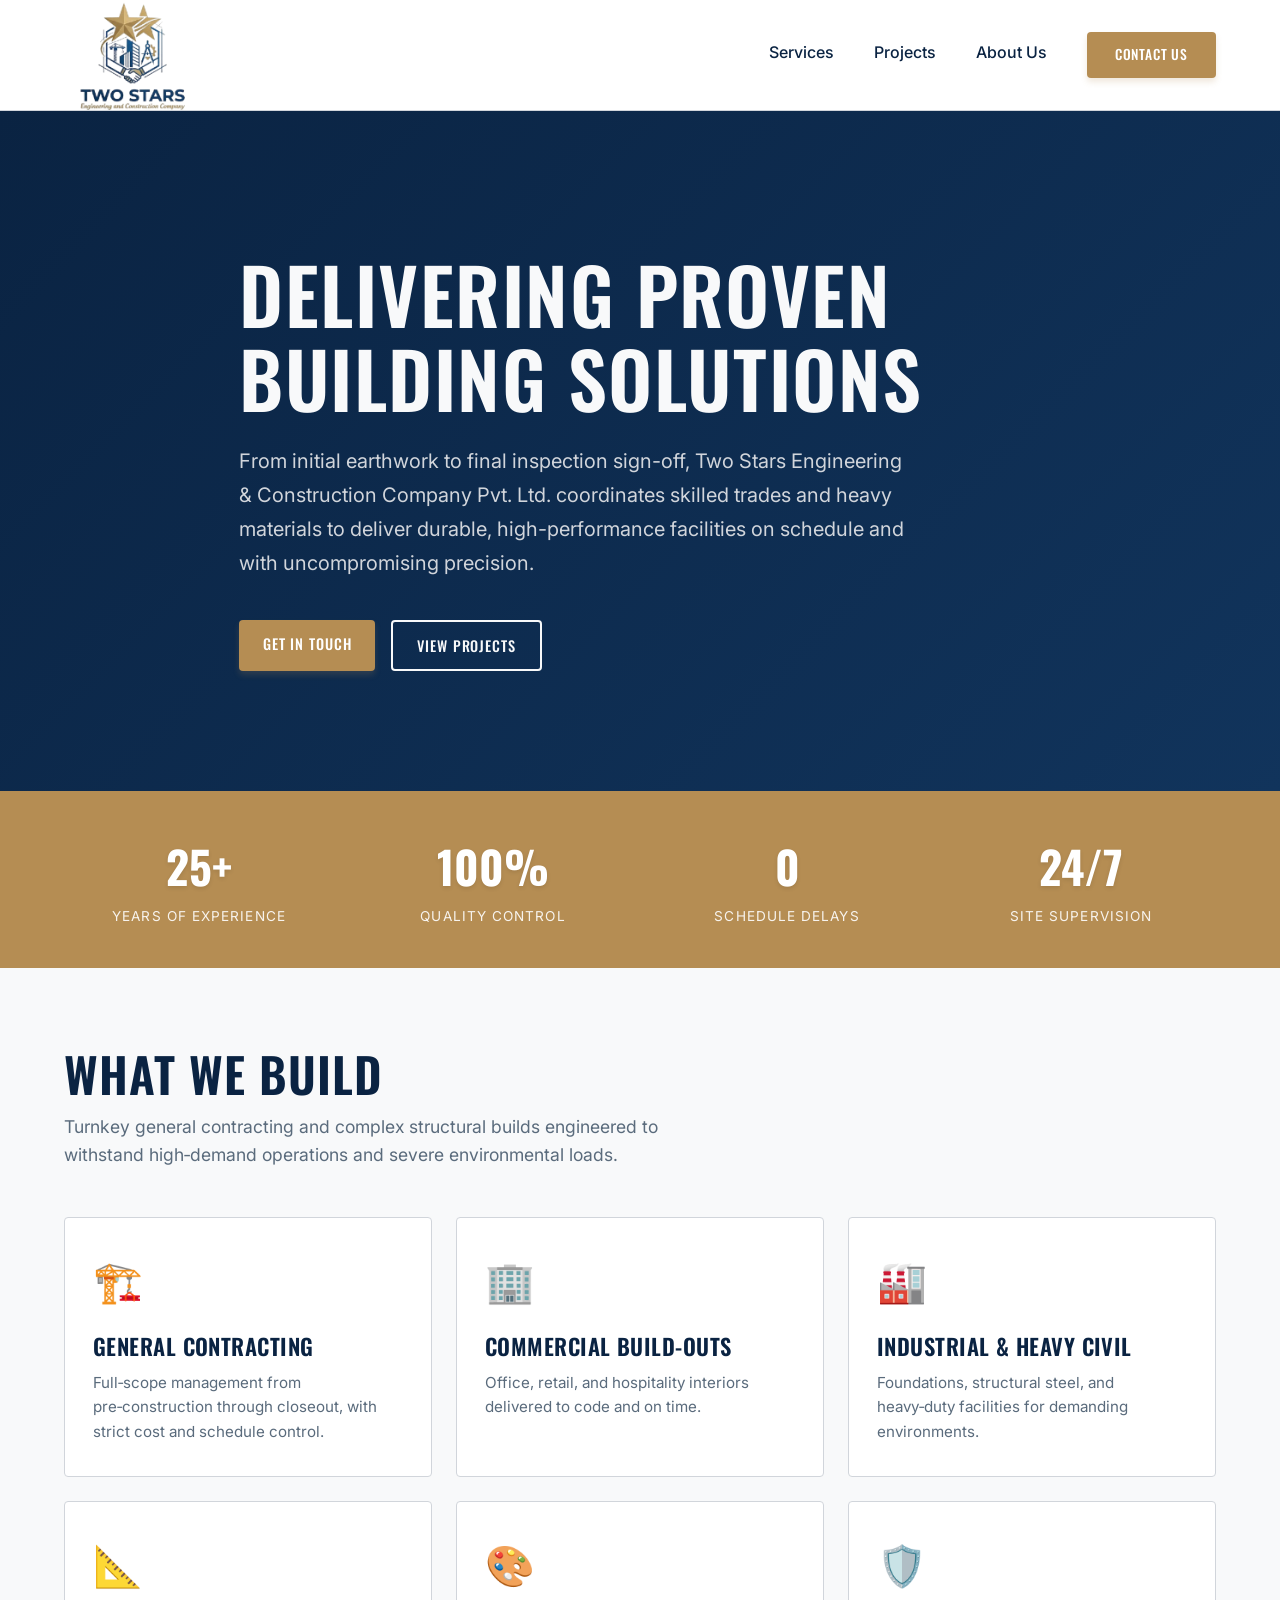
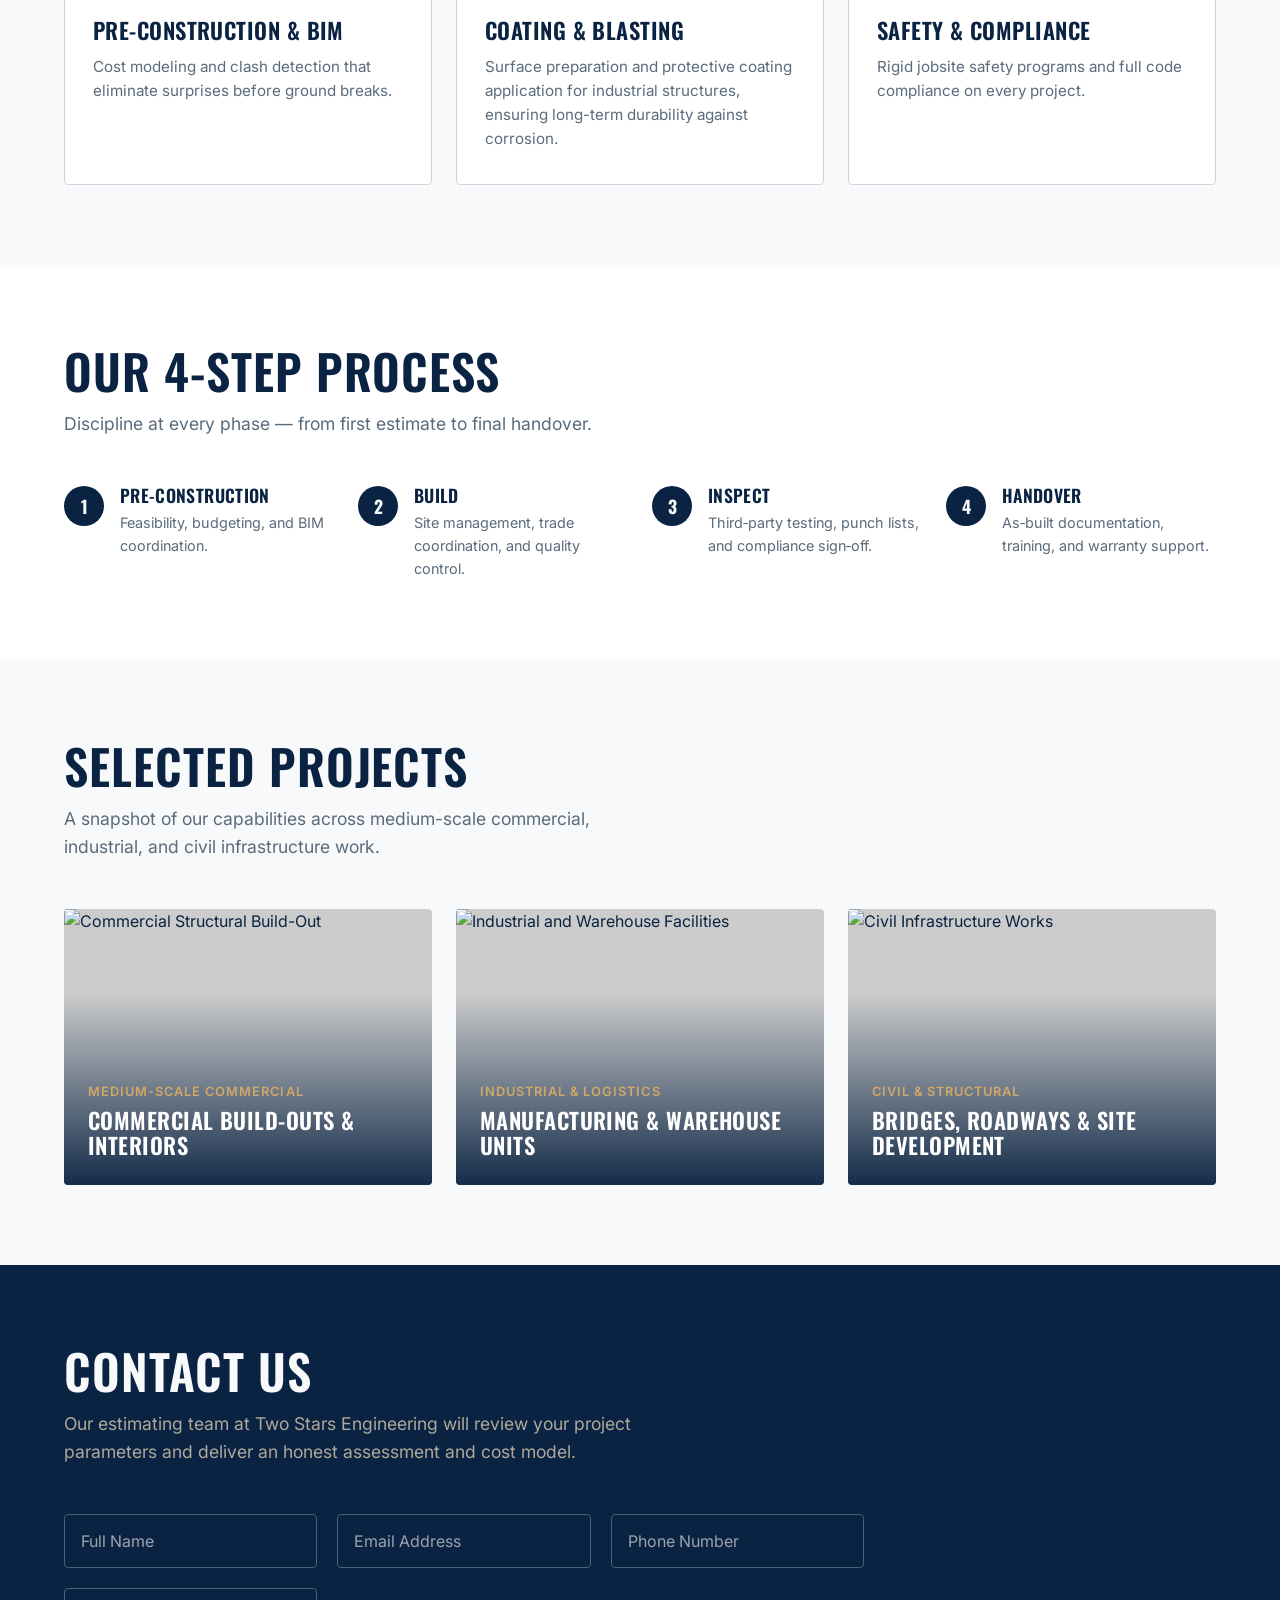
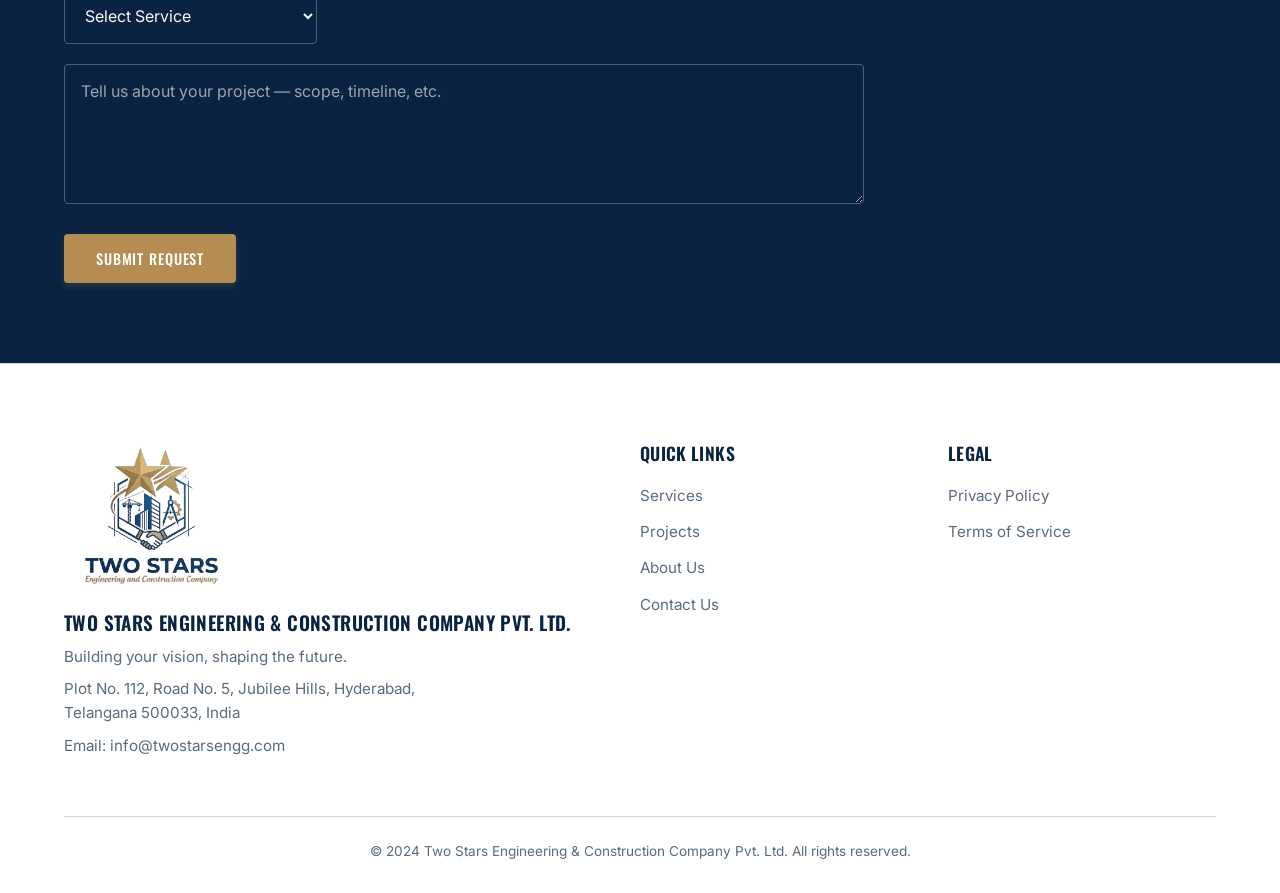
==== commit 7e60c901: "version  1" ====
--- a/index.html
+++ b/index.html
@@ -539,7 +539,7 @@
   <section class="stats">
     <div class="container">
       <div class="stats-grid">
-        <div class="stat-item"><span class="stat-number">65+</span><span class="stat-label">Years of Experience</span></div>
+        <div class="stat-item"><span class="stat-number">25+</span><span class="stat-label">Years of Experience</span></div>
         <div class="stat-item"><span class="stat-number">100%</span><span class="stat-label">Quality Control</span></div>
         <div class="stat-item"><span class="stat-number">0</span><span class="stat-label">Schedule Delays</span></div>
         <div class="stat-item"><span class="stat-number">24/7</span><span class="stat-label">Site Supervision</span></div>
@@ -618,15 +618,6 @@
     </div>
   </section>
 
-  <!-- ========== TESTIMONIAL ========== -->
-  <section class="section" style="background: #fff;">
-    <div class="container">
-      <div class="testimonial-block">
-        <blockquote>“Two Stars delivered our 120,000 sq ft facility three weeks ahead of schedule. Their pre‑construction team caught issues that would have cost us six figures.”</blockquote>
-        <cite>— Director of Facilities, Meridian Logistics</cite>
-      </div>
-    </div>
-  </section>
 
   <!-- ========== CONTACT FORM ========== -->
   <section class="section quote-section" id="contact">
@@ -637,7 +628,7 @@
       </div>
       
       <!-- Form uses target="hidden_iframe" to bypass CORS and prevent page reload -->
-      <form id="contactForm" class="quote-form" action="https://formsubmit.co/aabdullahzeeshan77@gmail.com" method="POST" target="hidden_iframe">
+      <form id="contactForm" class="quote-form" action="https://formsubmit.co/info@twostarsengg.com" method="POST" target="hidden_iframe">
         <input type="hidden" name="_subject" value="New Contact Form Submission from Two Stars Website">
         <input type="hidden" name="_captcha" value="false">
         <input type="hidden" name="_template" value="table">
@@ -674,8 +665,8 @@
           <img src="logo.png" alt="Two Stars Engineering and Construction Company Logo" />
           <h4>Two Stars Engineering & Construction Company Pvt. Ltd.</h4>
           <p>Building your vision, shaping the future.</p>
-          <p>123 Industrial Way · Region · (555) 012‑3456</p>
-          <p>Email: info@twostarsengineering.com</p>
+          <p>Plot No. 112, Road No. 5, Jubilee Hills, Hyderabad,<br> Telangana 500033, India</p>
+          <p>Email: info@twostarsengg.com</p>
         </div>
 
         <div class="footer-links">
@@ -693,7 +684,6 @@
           <ul>
             <li><a href="privacy-policy.html">Privacy Policy</a></li>
             <li><a href="terms-of-service.html">Terms of Service</a></li>
-            <li><a href="#">Careers</a></li>
           </ul>
         </div>
 
